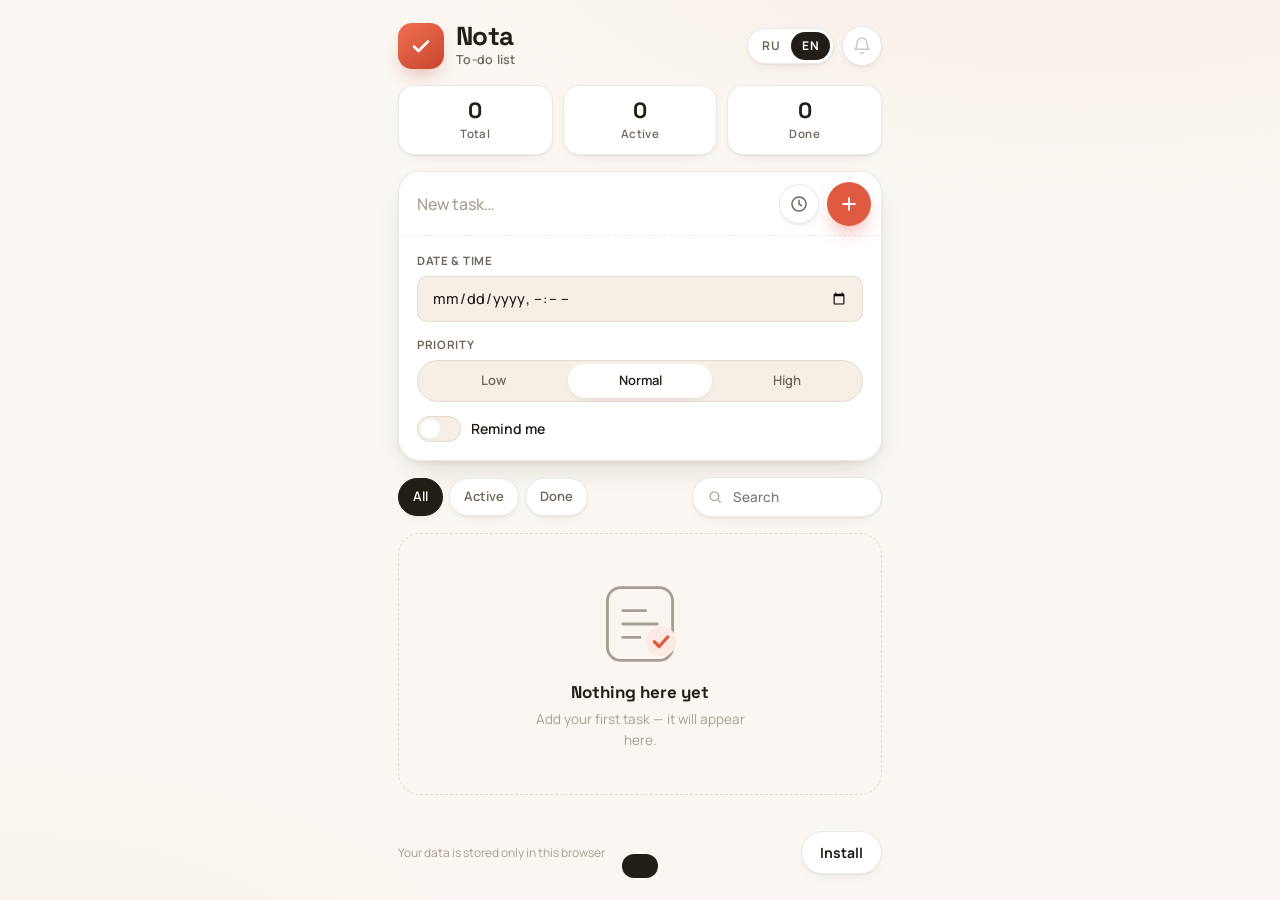
==== index.html @ 7894d11e "first commit" ====
<!DOCTYPE html>
<html lang="ru">
<head>
  <meta charset="UTF-8" />
  <meta name="viewport" content="width=device-width, initial-scale=1.0, viewport-fit=cover" />
  <title>Nota — список задач</title>
  <meta name="description" content="Nota — компактный PWA-список задач с напоминаниями. Работает офлайн, данные хранятся локально." />
  <meta name="theme-color" content="#faf7f2" />
  <link rel="manifest" href="./manifest.webmanifest" />
  <link rel="icon" href="./icons/favicon.svg" type="image/svg+xml" />
  <link rel="apple-touch-icon" href="./icons/apple-touch-icon.png" />
  <meta name="apple-mobile-web-app-capable" content="yes" />
  <meta name="apple-mobile-web-app-status-bar-style" content="default" />
  <link rel="preconnect" href="https://fonts.googleapis.com" />
  <link rel="preconnect" href="https://fonts.gstatic.com" crossorigin />
  <link href="https://fonts.googleapis.com/css2?family=Manrope:wght@400;500;600;700&family=Space+Grotesk:wght@500;600;700&display=swap" rel="stylesheet" />
  <link rel="stylesheet" href="./styles.css" />
</head>
<body>
  <div class="app">

    <!-- ===== Header ===== -->
    <header class="header">
      <div class="brand">
        <span class="brand__logo" aria-hidden="true">
          <svg viewBox="0 0 24 24" fill="none"><path d="M5 12.5l4.5 4.5L19 7.5" stroke="currentColor" stroke-width="2.6" stroke-linecap="round" stroke-linejoin="round"/></svg>
        </span>
        <div class="brand__text">
          <h1 class="brand__name">Nota</h1>
          <p class="brand__tag" data-i18n="tagline">Список задач</p>
        </div>
      </div>
      <div class="header__actions">
        <div class="lang-switch" role="group" aria-label="Язык / Language">
          <button type="button" class="lang-switch__btn is-active" data-lang="ru">RU</button>
          <button type="button" class="lang-switch__btn" data-lang="en">EN</button>
        </div>
        <button type="button" id="bellBtn" class="icon-btn" data-i18n-title="notif_enable" data-i18n-aria="notif_enable" title="Включить напоминания">
          <svg viewBox="0 0 24 24" fill="none" aria-hidden="true"><path d="M18 8.5a6 6 0 1 0-12 0c0 6-2.5 7.5-2.5 7.5h17S18 14.5 18 8.5" stroke="currentColor" stroke-width="1.8" stroke-linecap="round" stroke-linejoin="round"/><path d="M13.7 20a2 2 0 0 1-3.4 0" stroke="currentColor" stroke-width="1.8" stroke-linecap="round"/></svg>
          <span class="icon-btn__dot" hidden></span>
        </button>
      </div>
    </header>

    <!-- ===== Stats ===== -->
    <section class="stats" aria-label="Статистика">
      <div class="stat"><span class="stat__num" id="statTotal">0</span><span class="stat__label" data-i18n="stat_total">Всего</span></div>
      <div class="stat"><span class="stat__num" id="statActive">0</span><span class="stat__label" data-i18n="stat_active">Активных</span></div>
      <div class="stat"><span class="stat__num" id="statDone">0</span><span class="stat__label" data-i18n="stat_done">Готово</span></div>
    </section>

    <!-- ===== Add form ===== -->
    <form id="addForm" class="add" autocomplete="off">
      <div class="add__row">
        <input id="titleInput" class="add__input" type="text" maxlength="200" required
               data-i18n-placeholder="add_placeholder" placeholder="Новая задача…" aria-label="Новая задача" />
        <button type="button" id="toggleDetails" class="icon-btn add__more" aria-expanded="false"
                data-i18n-title="more_options" title="Параметры">
          <svg viewBox="0 0 24 24" fill="none" aria-hidden="true"><circle cx="12" cy="12" r="8.5" stroke="currentColor" stroke-width="1.8"/><path d="M12 7.5V12l3 2" stroke="currentColor" stroke-width="1.8" stroke-linecap="round"/></svg>
        </button>
        <button type="submit" class="add__btn" data-i18n-title="add_title" title="Добавить">
          <svg viewBox="0 0 24 24" fill="none" aria-hidden="true"><path d="M12 5v14M5 12h14" stroke="currentColor" stroke-width="2.2" stroke-linecap="round"/></svg>
        </button>
      </div>
      <div id="addDetails" class="add__details" hidden>
        <div class="field">
          <label class="field__label" for="addDue" data-i18n="details_due">Дата и время</label>
          <input id="addDue" class="field__input" type="datetime-local" />
        </div>
        <div class="field">
          <span class="field__label" data-i18n="details_priority">Приоритет</span>
          <div class="segmented" role="radiogroup">
            <label class="segmented__opt"><input type="radio" name="addPriority" value="low" /><span data-i18n="priority_low">Низкий</span></label>
            <label class="segmented__opt"><input type="radio" name="addPriority" value="normal" checked /><span data-i18n="priority_normal">Обычный</span></label>
            <label class="segmented__opt"><input type="radio" name="addPriority" value="high" /><span data-i18n="priority_high">Высокий</span></label>
          </div>
        </div>
        <label class="switch">
          <input id="addReminder" type="checkbox" />
          <span class="switch__track"></span>
          <span class="switch__text" data-i18n="reminder">Напомнить</span>
        </label>
      </div>
    </form>

    <!-- ===== Filters & search ===== -->
    <div class="toolbar">
      <div class="filters" role="group" aria-label="Фильтр">
        <button type="button" class="chip is-active" data-filter="all" data-i18n="filter_all">Все</button>
        <button type="button" class="chip" data-filter="active" data-i18n="filter_active">Активные</button>
        <button type="button" class="chip" data-filter="done" data-i18n="filter_done">Выполненные</button>
      </div>
      <label class="search">
        <svg viewBox="0 0 24 24" fill="none" aria-hidden="true"><circle cx="11" cy="11" r="6.5" stroke="currentColor" stroke-width="1.8"/><path d="M16 16l4 4" stroke="currentColor" stroke-width="1.8" stroke-linecap="round"/></svg>
        <input id="searchInput" type="search" data-i18n-placeholder="search_placeholder" placeholder="Поиск" aria-label="Поиск" />
      </label>
    </div>

    <!-- ===== Task list ===== -->
    <main class="content">
      <ul id="taskList" class="tasks"></ul>
      <div id="emptyState" class="empty" hidden>
        <svg class="empty__img" viewBox="0 0 96 96" fill="none" aria-hidden="true">
          <rect x="14" y="10" width="68" height="76" rx="14" stroke="currentColor" stroke-width="3"/>
          <path d="M30 34h24M30 48h36M30 62h18" stroke="currentColor" stroke-width="3" stroke-linecap="round"/>
          <circle cx="70" cy="66" r="16" fill="var(--accent-soft)"/>
          <path d="M63 66.5l5 5 9-10" stroke="var(--accent)" stroke-width="3.4" stroke-linecap="round" stroke-linejoin="round"/>
        </svg>
        <p class="empty__title" id="emptyTitle">Пока пусто</p>
        <p class="empty__text" id="emptyText">Добавьте первую задачу — она появится здесь.</p>
      </div>
    </main>

    <!-- ===== Footer ===== -->
    <footer class="footer">
      <p class="footer__note" data-i18n="footer">Данные хранятся только в вашем браузере</p>
      <button type="button" id="installBtn" class="btn btn--ghost" hidden data-i18n="install">Установить</button>
    </footer>
  </div>

  <!-- ===== Edit dialog ===== -->
  <dialog id="editDialog" class="dialog">
    <form id="editForm" class="dialog__form" method="dialog">
      <h2 class="dialog__title" data-i18n="edit_title">Редактировать задачу</h2>
      <div class="field">
        <label class="field__label" for="editTitle" data-i18n="field_title">Задача</label>
        <input id="editTitle" class="field__input" type="text" maxlength="200" required />
      </div>
      <div class="field">
        <label class="field__label" for="editDue" data-i18n="details_due">Дата и время</label>
        <div class="field__row">
          <input id="editDue" class="field__input" type="datetime-local" />
          <button type="button" id="clearDue" class="btn btn--ghost btn--sm" data-i18n="clear">Убрать</button>
        </div>
      </div>
      <div class="field">
        <span class="field__label" data-i18n="details_priority">Приоритет</span>
        <div class="segmented" role="radiogroup">
          <label class="segmented__opt"><input type="radio" name="editPriority" value="low" /><span data-i18n="priority_low">Низкий</span></label>
          <label class="segmented__opt"><input type="radio" name="editPriority" value="normal" /><span data-i18n="priority_normal">Обычный</span></label>
          <label class="segmented__opt"><input type="radio" name="editPriority" value="high" /><span data-i18n="priority_high">Высокий</span></label>
        </div>
      </div>
      <label class="switch">
        <input id="editReminder" type="checkbox" />
        <span class="switch__track"></span>
        <span class="switch__text" data-i18n="reminder">Напомнить</span>
      </label>
      <div class="dialog__actions">
        <button type="button" id="editDelete" class="btn btn--danger-ghost" data-i18n="delete">Удалить</button>
        <div class="dialog__actions-right">
          <button type="button" id="editCancel" class="btn btn--ghost" data-i18n="cancel">Отмена</button>
          <button type="submit" class="btn btn--primary" data-i18n="save">Сохранить</button>
        </div>
      </div>
    </form>
  </dialog>

  <!-- ===== Toast ===== -->
  <div id="toast" class="toast" role="status" aria-live="polite" hidden>
    <span id="toastText"></span>
    <button type="button" id="toastAction" class="toast__action" hidden></button>
  </div>

  <script type="module" src="./js/app.js"></script>
</body>
</html>
---- styles.css ----
/* ============================================================
   Nota — design system
   Based on the landing design spec: cream background, coral
   accent, Space Grotesk (headings) + Manrope (UI/body).
   ============================================================ */

:root {
  --bg: #faf7f2;
  --surface: #ffffff;
  --surface-2: #f5efe6;
  --ink: #221d17;
  --ink-2: #6f675e;
  --muted: #a89e93;
  --line: rgba(34, 29, 23, 0.09);

  --accent: #df5a40;
  --accent-strong: #c8462f;
  --accent-soft: #fdeae4;
  --amber: #dfa23c;
  --green: #3f9d6b;

  --shadow-sm: 0 1px 2px rgba(31, 26, 20, 0.05), 0 6px 16px -10px rgba(31, 26, 20, 0.14);
  --shadow-md: 0 2px 4px rgba(31, 26, 20, 0.05), 0 14px 34px -16px rgba(31, 26, 20, 0.22);
  --shadow-lg: 0 24px 60px -24px rgba(31, 26, 20, 0.38);

  --r-xl: 28px;
  --r-lg: 22px;
  --r-md: 16px;
  --r-sm: 10px;

  --font-display: "Space Grotesk", "Manrope", system-ui, sans-serif;
  --font-body: "Manrope", system-ui, -apple-system, "Segoe UI", sans-serif;
}

* { box-sizing: border-box; }

html { -webkit-text-size-adjust: 100%; }

body {
  margin: 0;
  font-family: var(--font-body);
  font-size: 15px;
  line-height: 1.5;
  color: var(--ink);
  background:
    radial-gradient(1200px 500px at 85% -10%, rgba(223, 90, 64, 0.07), transparent 60%),
    radial-gradient(900px 420px at 0% 110%, rgba(223, 162, 60, 0.06), transparent 55%),
    var(--bg);
  min-height: 100dvh;
}

button {
  font: inherit;
  color: inherit;
  background: none;
  border: 0;
  padding: 0;
  cursor: pointer;
}

input { font: inherit; color: inherit; }

:focus-visible {
  outline: 2px solid var(--accent);
  outline-offset: 2px;
  border-radius: 6px;
}

/* ===== Layout ===== */

.app {
  width: 100%;
  max-width: 520px;
  min-height: 100dvh;
  margin-inline: auto;
  padding: 22px 18px calc(26px + env(safe-area-inset-bottom));
  display: flex;
  flex-direction: column;
  gap: 16px;
}

/* ===== Header ===== */

.header {
  display: flex;
  align-items: center;
  justify-content: space-between;
  gap: 12px;
}

.brand { display: flex; align-items: center; gap: 12px; }

.brand__logo {
  width: 46px;
  height: 46px;
  border-radius: 14px;
  display: grid;
  place-items: center;
  color: #fff;
  background: linear-gradient(145deg, #f0704f, var(--accent-strong));
  box-shadow: 0 10px 22px -10px rgba(200, 70, 47, 0.65);
}

.brand__logo svg { width: 24px; height: 24px; }

.brand__text { display: flex; flex-direction: column; }

.brand__name {
  margin: 0;
  font-family: var(--font-display);
  font-size: 26px;
  font-weight: 700;
  letter-spacing: -0.02em;
  line-height: 1.1;
}

.brand__tag {
  margin: 0;
  font-size: 12.5px;
  font-weight: 600;
  letter-spacing: 0.02em;
  color: var(--ink-2);
}

.header__actions { display: flex; align-items: center; gap: 8px; }

.lang-switch {
  display: flex;
  padding: 3px;
  border-radius: 999px;
  background: var(--surface);
  border: 1px solid var(--line);
  box-shadow: var(--shadow-sm);
}

.lang-switch__btn {
  padding: 5px 11px;
  border-radius: 999px;
  font-size: 12px;
  font-weight: 700;
  letter-spacing: 0.04em;
  color: var(--ink-2);
  transition: background 0.15s ease, color 0.15s ease;
}

.lang-switch__btn.is-active {
  background: var(--ink);
  color: #fff;
}

.icon-btn {
  position: relative;
  width: 40px;
  height: 40px;
  border-radius: 999px;
  display: grid;
  place-items: center;
  color: var(--ink-2);
  background: var(--surface);
  border: 1px solid var(--line);
  box-shadow: var(--shadow-sm);
  transition: color 0.15s ease, transform 0.15s ease;
}

.icon-btn:hover { color: var(--ink); transform: translateY(-1px); }

.icon-btn svg { width: 20px; height: 20px; }

.icon-btn__dot {
  position: absolute;
  top: 8px;
  right: 8px;
  width: 8px;
  height: 8px;
  border-radius: 999px;
  background: var(--green);
  border: 2px solid var(--surface);
}

.icon-btn.is-denied { color: var(--muted); }
.icon-btn.is-denied svg { opacity: 0.55; }

/* ===== Stats ===== */

.stats {
  display: grid;
  grid-template-columns: repeat(3, 1fr);
  gap: 10px;
}

.stat {
  display: flex;
  flex-direction: column;
  align-items: center;
  gap: 1px;
  padding: 12px 8px;
  border-radius: var(--r-md);
  background: var(--surface);
  border: 1px solid var(--line);
  box-shadow: var(--shadow-sm);
}

.stat__num {
  font-family: var(--font-display);
  font-size: 22px;
  font-weight: 700;
  line-height: 1.15;
}

.stat__label {
  font-size: 11.5px;
  font-weight: 600;
  letter-spacing: 0.03em;
  color: var(--ink-2);
}

/* ===== Add form ===== */

.add {
  border-radius: var(--r-lg);
  background: var(--surface);
  border: 1px solid var(--line);
  box-shadow: var(--shadow-md);
  overflow: hidden;
}

.add__row { display: flex; align-items: center; gap: 8px; padding: 10px 10px 10px 18px; }

.add__input {
  flex: 1;
  min-width: 0;
  border: 0;
  background: none;
  font-size: 16px;
  font-weight: 500;
  padding: 8px 0;
}

.add__input::placeholder { color: var(--muted); }

.add__more[aria-expanded="true"] { color: var(--accent); }

.add__btn {
  width: 44px;
  height: 44px;
  flex: none;
  border-radius: 999px;
  display: grid;
  place-items: center;
  color: #fff;
  background: var(--accent);
  box-shadow: 0 10px 20px -8px rgba(223, 90, 64, 0.7);
  transition: background 0.15s ease, transform 0.15s ease;
}

.add__btn:hover { background: var(--accent-strong); transform: translateY(-1px); }
.add__btn svg { width: 20px; height: 20px; }

.add__details {
  display: flex;
  flex-direction: column;
  gap: 14px;
  padding: 4px 18px 18px;
  border-top: 1px dashed var(--line);
  margin-top: -1px;
  padding-top: 16px;
}

/* ===== Fields ===== */

.field { display: flex; flex-direction: column; gap: 7px; }

.field__label {
  font-size: 11.5px;
  font-weight: 700;
  letter-spacing: 0.06em;
  text-transform: uppercase;
  color: var(--ink-2);
}

.field__input {
  width: 100%;
  padding: 10px 14px;
  border-radius: var(--r-sm);
  border: 1px solid var(--line);
  background: var(--surface-2);
  font-size: 14.5px;
  font-weight: 500;
}

.field__input:focus { outline: 2px solid var(--accent); outline-offset: 1px; }

.field__row { display: flex; gap: 8px; align-items: center; }
.field__row .field__input { flex: 1; }

.segmented {
  display: flex;
  padding: 3px;
  gap: 3px;
  border-radius: 999px;
  background: var(--surface-2);
  border: 1px solid var(--line);
}

.segmented__opt { flex: 1; }

.segmented__opt input { position: absolute; opacity: 0; pointer-events: none; }

.segmented__opt span {
  display: block;
  text-align: center;
  padding: 7px 6px;
  border-radius: 999px;
  font-size: 13px;
  font-weight: 600;
  color: var(--ink-2);
  cursor: pointer;
  transition: background 0.15s ease, color 0.15s ease;
}

.segmented__opt input:checked + span { background: var(--surface); color: var(--ink); box-shadow: var(--shadow-sm); }
.segmented__opt input:focus-visible + span { outline: 2px solid var(--accent); outline-offset: 1px; }

.segmented__opt:first-child input:checked + span { color: var(--green); }
.segmented__opt:nth-child(2) input:checked + span { color: var(--ink); }
.segmented__opt:last-child input:checked + span { color: var(--accent); }

/* Switch */

.switch { display: flex; align-items: center; gap: 10px; cursor: pointer; user-select: none; }

.switch input { position: absolute; opacity: 0; pointer-events: none; }

.switch__track {
  position: relative;
  width: 44px;
  height: 26px;
  flex: none;
  border-radius: 999px;
  background: var(--surface-2);
  border: 1px solid var(--line);
  transition: background 0.18s ease;
}

.switch__track::after {
  content: "";
  position: absolute;
  top: 2px;
  left: 2px;
  width: 20px;
  height: 20px;
  border-radius: 999px;
  background: var(--surface);
  box-shadow: var(--shadow-sm);
  transition: transform 0.18s ease;
}

.switch input:checked + .switch__track { background: var(--accent); border-color: var(--accent); }
.switch input:checked + .switch__track::after { transform: translateX(18px); }
.switch input:focus-visible + .switch__track { outline: 2px solid var(--accent); outline-offset: 2px; }

.switch__text { font-size: 14px; font-weight: 600; }

/* ===== Toolbar (filters + search) ===== */

.toolbar { display: flex; align-items: center; justify-content: space-between; gap: 10px; flex-wrap: wrap; }

.filters { display: flex; gap: 6px; }

.chip {
  padding: 8px 14px;
  border-radius: 999px;
  background: var(--surface);
  border: 1px solid var(--line);
  box-shadow: var(--shadow-sm);
  font-size: 13px;
  font-weight: 600;
  color: var(--ink-2);
  transition: background 0.15s ease, color 0.15s ease;
}

.chip:hover { color: var(--ink); }

.chip.is-active { background: var(--ink); border-color: var(--ink); color: #fff; }

.search {
  display: flex;
  align-items: center;
  gap: 8px;
  flex: 1;
  min-width: 150px;
  max-width: 190px;
  margin-left: auto;
  padding: 8px 14px;
  border-radius: 999px;
  background: var(--surface);
  border: 1px solid var(--line);
  box-shadow: var(--shadow-sm);
  color: var(--muted);
}

.search svg { width: 16px; height: 16px; flex: none; }

.search input {
  flex: 1;
  min-width: 0;
  border: 0;
  background: none;
  font-size: 13.5px;
  font-weight: 500;
}

.search input::-webkit-search-cancel-button { display: none; }

/* ===== Task list ===== */

.content { flex: 1; }

.tasks {
  list-style: none;
  margin: 0;
  padding: 0;
  display: flex;
  flex-direction: column;
  gap: 10px;
}

.task {
  display: flex;
  align-items: flex-start;
  gap: 12px;
  padding: 14px 14px 14px 16px;
  border-radius: var(--r-md);
  background: var(--surface);
  border: 1px solid var(--line);
  box-shadow: var(--shadow-sm);
  animation: task-in 0.22s ease both;
  transition: box-shadow 0.15s ease, opacity 0.15s ease;
}

.task:hover { box-shadow: var(--shadow-md); }

.task.is-done { opacity: 0.55; }

.task.is-flash { animation: flash 1.2s ease 2; }

@keyframes task-in {
  from { opacity: 0; transform: translateY(6px); }
  to { opacity: 1; transform: none; }
}

@keyframes flash {
  0%, 100% { box-shadow: var(--shadow-sm); }
  50% { box-shadow: 0 0 0 3px var(--accent-soft), 0 0 0 4px var(--accent); }
}

.task__check {
  width: 26px;
  height: 26px;
  flex: none;
  margin-top: 1px;
  border-radius: 999px;
  border: 2px solid #d8d0c5;
  display: grid;
  place-items: center;
  color: transparent;
  transition: background 0.15s ease, border-color 0.15s ease, color 0.15s ease;
}

.task__check svg { width: 14px; height: 14px; }

.task__check:hover { border-color: var(--accent); }

.task.is-done .task__check {
  background: var(--accent);
  border-color: var(--accent);
  color: #fff;
}

.task__body { flex: 1; min-width: 0; }

.task__title {
  margin: 0;
  font-size: 15px;
  font-weight: 600;
  overflow-wrap: break-word;
}

.task.is-done .task__title { text-decoration: line-through; color: var(--ink-2); font-weight: 500; }

.task__meta { display: flex; align-items: center; gap: 8px; margin-top: 5px; flex-wrap: wrap; }

.meta-chip {
  display: inline-flex;
  align-items: center;
  gap: 5px;
  font-size: 12px;
  font-weight: 600;
  color: var(--ink-2);
}

.meta-chip svg { width: 13px; height: 13px; }

.meta-chip.is-overdue { color: var(--accent); }

.meta-chip--priority { text-transform: none; }

.priority-dot {
  width: 8px;
  height: 8px;
  border-radius: 999px;
  flex: none;
}

.priority-dot--low { background: var(--green); }
.priority-dot--normal { background: var(--amber); }
.priority-dot--high { background: var(--accent); }

.task__actions {
  display: flex;
  gap: 4px;
  flex: none;
  opacity: 0;
  transition: opacity 0.15s ease;
}

.task:hover .task__actions,
.task:focus-within .task__actions { opacity: 1; }

@media (hover: none) {
  .task__actions { opacity: 1; }
}

.task__action {
  width: 32px;
  height: 32px;
  border-radius: 999px;
  display: grid;
  place-items: center;
  color: var(--muted);
  transition: background 0.15s ease, color 0.15s ease;
}

.task__action:hover { background: var(--surface-2); color: var(--ink); }
.task__action--delete:hover { color: var(--accent); }
.task__action svg { width: 16px; height: 16px; }

/* ===== Empty state ===== */

.empty {
  display: flex;
  flex-direction: column;
  align-items: center;
  text-align: center;
  gap: 4px;
  padding: 44px 24px;
  border-radius: var(--r-lg);
  border: 1.5px dashed #e4dccf;
  color: var(--muted);
}

.empty__img { width: 92px; height: 92px; margin-bottom: 6px; }

.empty__title {
  margin: 0;
  font-family: var(--font-display);
  font-size: 17px;
  font-weight: 700;
  color: var(--ink);
}

.empty__text { margin: 0; font-size: 13.5px; max-width: 30ch; }

/* ===== Footer ===== */

.footer {
  display: flex;
  align-items: center;
  justify-content: space-between;
  gap: 10px;
}

.footer__note { margin: 0; font-size: 12px; color: var(--muted); }

/* ===== Buttons ===== */

.btn {
  display: inline-flex;
  align-items: center;
  justify-content: center;
  gap: 6px;
  padding: 10px 18px;
  border-radius: 999px;
  font-size: 14px;
  font-weight: 700;
  transition: background 0.15s ease, transform 0.15s ease;
}

.btn--primary { background: var(--accent); color: #fff; box-shadow: 0 10px 20px -8px rgba(223, 90, 64, 0.7); }
.btn--primary:hover { background: var(--accent-strong); }

.btn--ghost { background: var(--surface); border: 1px solid var(--line); color: var(--ink); box-shadow: var(--shadow-sm); }
.btn--ghost:hover { transform: translateY(-1px); }

.btn--danger-ghost { color: var(--accent); }
.btn--danger-ghost:hover { background: var(--accent-soft); }

.btn--sm { padding: 7px 12px; font-size: 12.5px; }

/* ===== Dialog ===== */

.dialog {
  width: min(440px, calc(100vw - 32px));
  border: 0;
  border-radius: var(--r-xl);
  padding: 0;
  box-shadow: var(--shadow-lg);
  background: var(--surface);
  color: var(--ink);
}

.dialog::backdrop { background: rgba(34, 29, 23, 0.45); backdrop-filter: blur(3px); }

.dialog__form {
  display: flex;
  flex-direction: column;
  gap: 16px;
  padding: 26px 26px 22px;
}

.dialog__title {
  margin: 0;
  font-family: var(--font-display);
  font-size: 21px;
  font-weight: 700;
  letter-spacing: -0.01em;
}

.dialog__actions {
  display: flex;
  align-items: center;
  justify-content: space-between;
  gap: 8px;
  margin-top: 4px;
}

.dialog__actions-right { display: flex; gap: 8px; margin-left: auto; }

/* ===== Toast ===== */

.toast {
  position: fixed;
  left: 50%;
  bottom: calc(22px + env(safe-area-inset-bottom));
  transform: translateX(-50%);
  display: flex;
  align-items: center;
  gap: 14px;
  max-width: calc(100vw - 32px);
  padding: 12px 18px;
  border-radius: 999px;
  background: var(--ink);
  color: #fff;
  font-size: 13.5px;
  font-weight: 600;
  box-shadow: var(--shadow-lg);
  animation: toast-in 0.2s ease both;
  z-index: 50;
}

@keyframes toast-in {
  from { opacity: 0; transform: translate(-50%, 8px); }
  to { opacity: 1; transform: translate(-50%, 0); }
}

.toast__action {
  color: #ffb4a1;
  font-weight: 700;
  white-space: nowrap;
}

/* ===== Reduced motion ===== */

@media (prefers-reduced-motion: reduce) {
  *, *::before, *::after { animation-duration: 0.01ms !important; transition-duration: 0.01ms !important; }
}
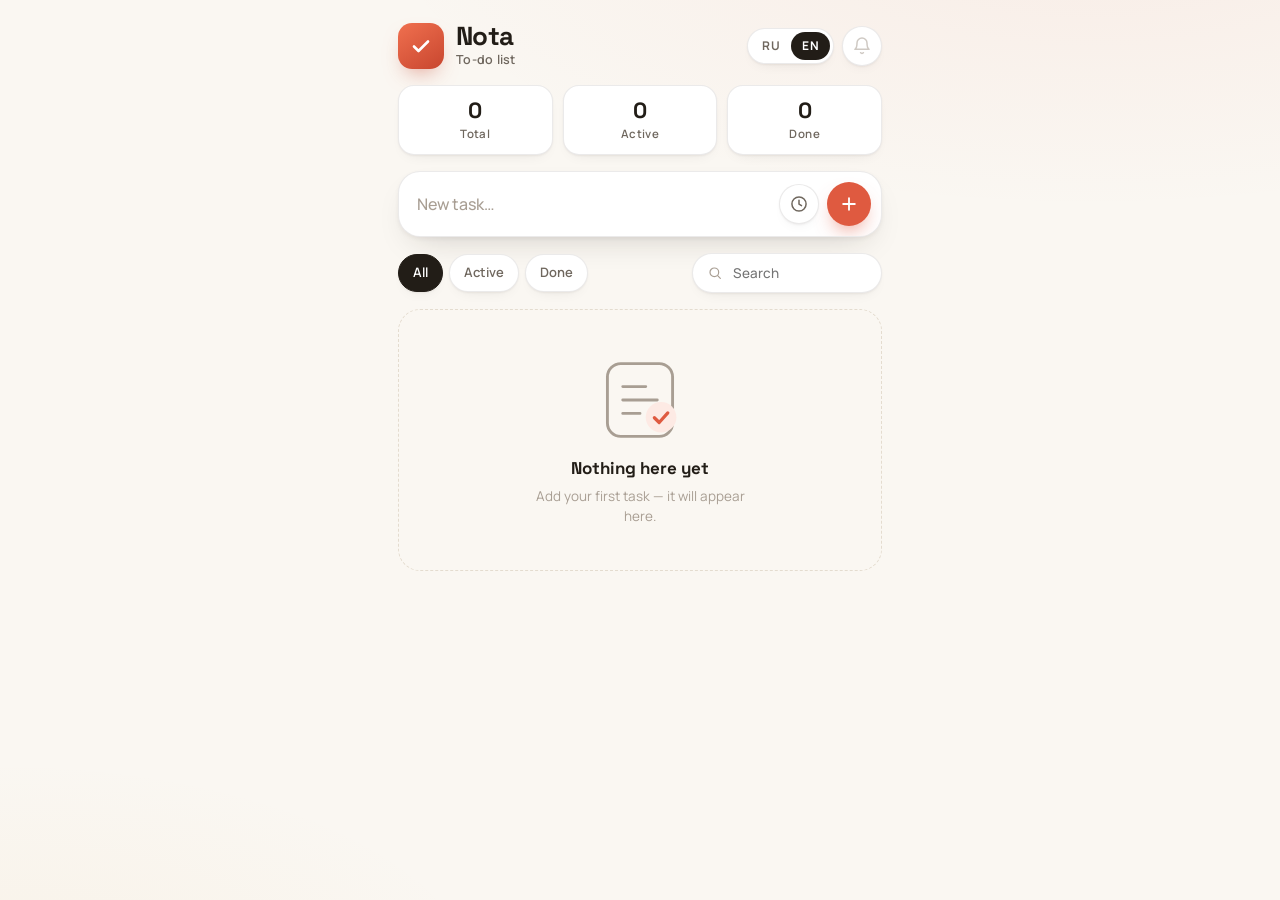
==== commit dd6621cd: "Commit 11.09.2026 13:05" ====
--- a/index.html
+++ b/index.html
@@ -110,12 +110,6 @@
         <p class="empty__text" id="emptyText">Добавьте первую задачу — она появится здесь.</p>
       </div>
     </main>
-
-    <!-- ===== Footer ===== -->
-    <footer class="footer">
-      <p class="footer__note" data-i18n="footer">Данные хранятся только в вашем браузере</p>
-      <button type="button" id="installBtn" class="btn btn--ghost" hidden data-i18n="install">Установить</button>
-    </footer>
   </div>
 
   <!-- ===== Edit dialog ===== -->
--- a/styles.css
+++ b/styles.css
@@ -35,6 +35,7 @@
 * { box-sizing: border-box; }
 
 html { -webkit-text-size-adjust: 100%; }
+[hidden] { display: none !important; }
 
 body {
   margin: 0;
@@ -266,6 +267,15 @@
   padding-top: 16px;
 }
 
+.field__input[type="datetime-local"] {
+  width: 100%;
+  max-width: 100%;
+  min-width: 0;
+  box-sizing: border-box;
+  -webkit-appearance: none;
+  appearance: none;
+}
+
 /* ===== Fields ===== */
 
 .field { display: flex; flex-direction: column; gap: 7px; }
